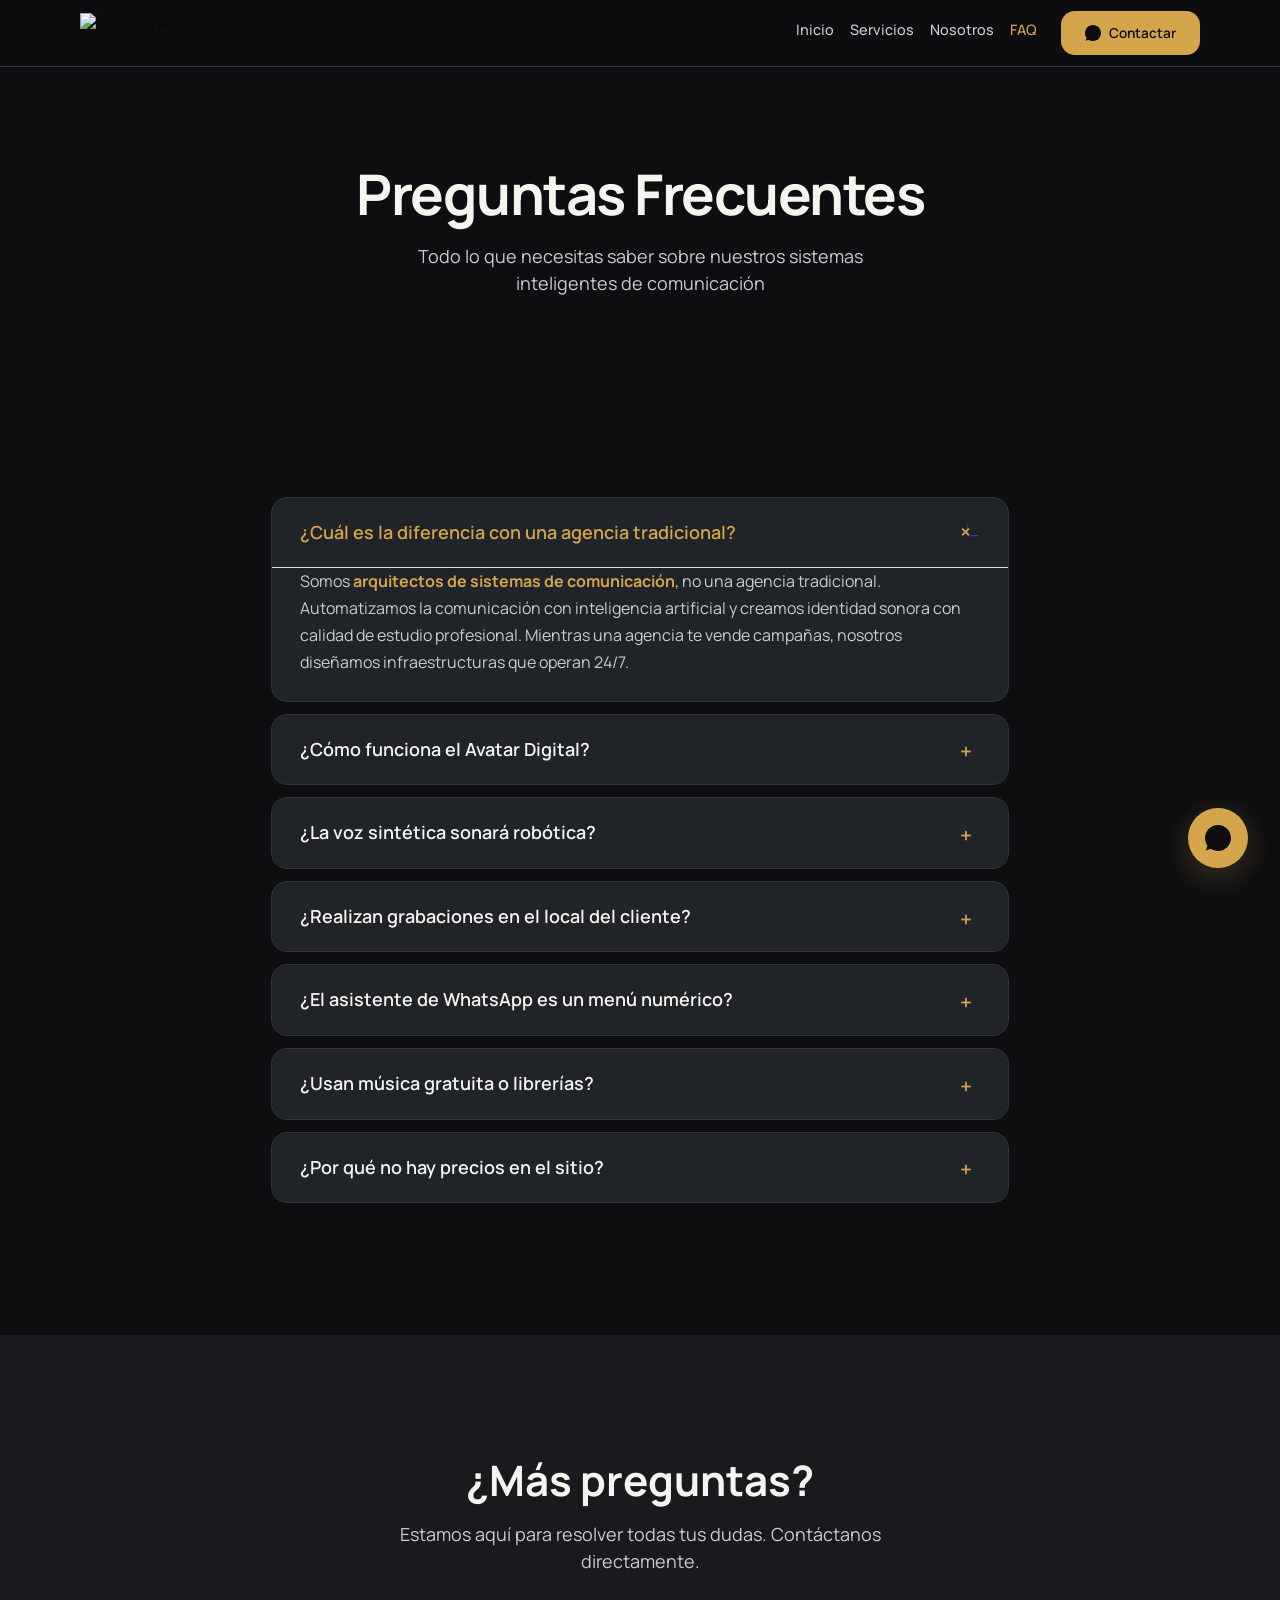
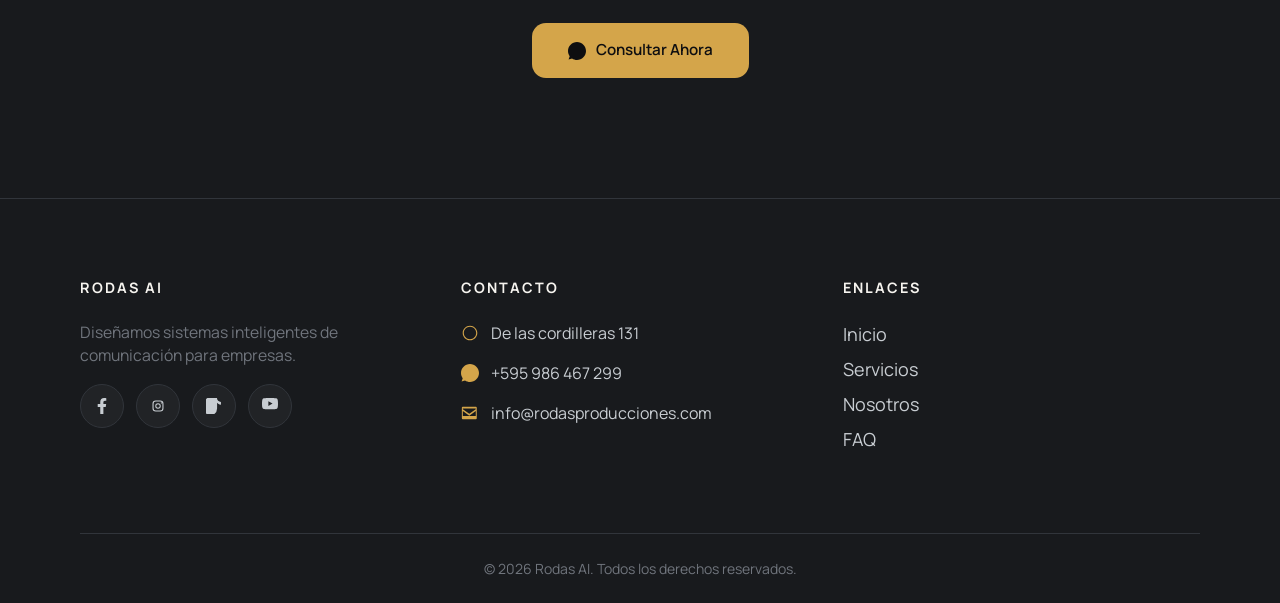
==== faq.html @ be013f9f "Initial commit - Rodas AI corporate site with editorial design" ====
<!DOCTYPE html>
<html lang="es">
  <head>
    <base href="./">
    <meta charset="utf-8">
    <meta http-equiv="X-UA-Compatible" content="IE=edge">
    <meta name="viewport" content="width=device-width, initial-scale=1.0, shrink-to-fit=no">
    <meta name="description" content="Preguntas frecuentes sobre Rodas AI - Sistemas inteligentes de comunicación para empresas">
    <title>FAQ | Rodas AI</title>
    <link rel="icon" href="https://vendiendoeninternet.com/imagenes/Logo/LogoSoloRodasAI.svg" type="image/svg+xml">
    <link href="css/style.css" rel="stylesheet">
    <link href="css/rodas.css" rel="stylesheet">
    <script src="js/config.js"></script>
    <script src="js/color-modes.js"></script>
  </head>
  <body>
    <nav class="navbar navbar-expand-lg navbar-rodas scrolled" id="navbar">
      <div class="container">
        <a class="navbar-brand" href="index.html">
          <img src="https://vendiendoeninternet.com/imagenes/Logo/logorodasai.svg" alt="Rodas AI">
        </a>
        <button class="navbar-toggler" type="button" data-coreui-toggle="collapse" data-coreui-target="#navbarNav">
          <svg class="icon icon-lg" xmlns="http://www.w3.org/2000/svg" viewBox="0 0 512 512">
            <path fill="var(--ci-primary-color, currentcolor)" d="M80 96h352v32H80zm0 144h352v32H80zm0 144h352v32H80z"/>
          </svg>
        </button>
        <div class="collapse navbar-collapse" id="navbarNav">
          <ul class="navbar-nav ms-auto">
            <li class="nav-item"><a class="nav-link" href="index.html">Inicio</a></li>
            <li class="nav-item"><a class="nav-link" href="servicios.html">Servicios</a></li>
            <li class="nav-item"><a class="nav-link" href="nosotros.html">Nosotros</a></li>
            <li class="nav-item"><a class="nav-link active" href="faq.html">FAQ</a></li>
            <li class="nav-item ms-lg-3">
              <a class="btn-gold" href="https://wa.me/595986467299" target="_blank">
                <svg width="16" height="16" viewBox="0 0 512 512" fill="currentColor"><path d="M256.064 0h-.128C114.784 0 0 114.816 0 256c0 56 18.048 107.904 48.736 150.048l-31.904 95.104 98.4-31.456C155.712 496.512 204 512 256.064 512 397.216 512 512 397.152 512 256S397.216 0 256.064 0z"/></svg>
                Contactar
              </a>
            </li>
          </ul>
        </div>
      </div>
    </nav>

    <section class="page-header">
      <div class="container">
        <h1>Preguntas Frecuentes</h1>
        <p>Todo lo que necesitas saber sobre nuestros sistemas inteligentes de comunicación</p>
      </div>
    </section>

    <section class="section faq-section">
      <div class="container">
        <div class="row justify-content-center">
          <div class="col-lg-8">
            <div class="accordion" id="faqAccordion">
              <div class="accordion-item">
                <h2 class="accordion-header">
                  <button class="accordion-button" type="button" data-coreui-toggle="collapse" data-coreui-target="#faq1" aria-expanded="true">
                    ¿Cuál es la diferencia con una agencia tradicional?
                  </button>
                </h2>
                <div id="faq1" class="accordion-collapse collapse show" data-coreui-parent="#faqAccordion">
                  <div class="accordion-body">
                    Somos <strong style="color: var(--rai-gold);">arquitectos de sistemas de comunicación</strong>, no una agencia tradicional. Automatizamos la comunicación con inteligencia artificial y creamos identidad sonora con calidad de estudio profesional. Mientras una agencia te vende campañas, nosotros diseñamos infraestructuras que operan 24/7.
                  </div>
                </div>
              </div>
              <div class="accordion-item">
                <h2 class="accordion-header">
                  <button class="accordion-button collapsed" type="button" data-coreui-toggle="collapse" data-coreui-target="#faq2">
                    ¿Cómo funciona el Avatar Digital?
                  </button>
                </h2>
                <div id="faq2" class="accordion-collapse collapse" data-coreui-parent="#faqAccordion">
                  <div class="accordion-body">
                    Es un <strong style="color: var(--rai-gold);">embajador digital hiperrealista</strong> de tu marca. Puede cambiar de vestuario, aparecer en formato vertical u horizontal, e interactuar con productos físicos. Opera 24/7 generando contenido sin descanso. Tu marca con una presencia digital inquebrantable.
                  </div>
                </div>
              </div>
              <div class="accordion-item">
                <h2 class="accordion-header">
                  <button class="accordion-button collapsed" type="button" data-coreui-toggle="collapse" data-coreui-target="#faq3">
                    ¿La voz sintética sonará robótica?
                  </button>
                </h2>
                <div id="faq3" class="accordion-collapse collapse" data-coreui-parent="#faqAccordion">
                  <div class="accordion-body">
                    No. Aplicamos <strong style="color: var(--rai-gold);">procesos de mezcla y masterización humana de estudio</strong> para darle a cada voz emoción real, hiperrealismo y calidad premium. No es la típica voz robótica; es una voz con alma, tratada por un productor musical profesional.
                  </div>
                </div>
              </div>
              <div class="accordion-item">
                <h2 class="accordion-header">
                  <button class="accordion-button collapsed" type="button" data-coreui-toggle="collapse" data-coreui-target="#faq4">
                    ¿Realizan grabaciones en el local del cliente?
                  </button>
                </h2>
                <div id="faq4" class="accordion-collapse collapse" data-coreui-parent="#faqAccordion">
                  <div class="accordion-body">
                    Sí. Hacemos <strong style="color: var(--rai-gold);">dirección de arte in situ</strong> en tu local, capturamos el material base y el resto de la postproducción se realiza en nuestro estudio con IA: escenografía animada, fondos hiperrealistas, locución y música original.
                  </div>
                </div>
              </div>
              <div class="accordion-item">
                <h2 class="accordion-header">
                  <button class="accordion-button collapsed" type="button" data-coreui-toggle="collapse" data-coreui-target="#faq5">
                    ¿El asistente de WhatsApp es un menú numérico?
                  </button>
                </h2>
                <div id="faq5" class="accordion-collapse collapse" data-coreui-parent="#faqAccordion">
                  <div class="accordion-body">
                    No. Es un <strong style="color: var(--rai-gold);">agente conversacional híbrido</strong> que entiende audios y texto complejo en lenguaje natural. Viene con mini-CRM integrado y permite intervención humana cuando sea necesario. Se entrena en 5 minutos con la información de tu negocio.
                  </div>
                </div>
              </div>
              <div class="accordion-item">
                <h2 class="accordion-header">
                  <button class="accordion-button collapsed" type="button" data-coreui-toggle="collapse" data-coreui-target="#faq6">
                    ¿Usan música gratuita o librerías?
                  </button>
                </h2>
                <div id="faq6" class="accordion-collapse collapse" data-coreui-parent="#faqAccordion">
                  <div class="accordion-body">
                    No. Creamos <strong style="color: var(--rai-gold);">música 100% original</strong> con arreglos orquestales, músicos sesionistas y masterización profesional. Tu identidad sonora será tan única como tu marca. Nada de plantillas ni librerías.
                  </div>
                </div>
              </div>
              <div class="accordion-item">
                <h2 class="accordion-header">
                  <button class="accordion-button collapsed" type="button" data-coreui-toggle="collapse" data-coreui-target="#faq7">
                    ¿Por qué no hay precios en el sitio?
                  </button>
                </h2>
                <div id="faq7" class="accordion-collapse collapse" data-coreui-parent="#faqAccordion">
                  <div class="accordion-body">
                    Porque no vendemos soluciones enlatadas. Cada proyecto corporativo exige un <strong style="color: var(--rai-gold);">análisis personalizado</strong> para garantizar su eficiencia y rentabilidad. Diseñamos sistemas a medida. <a href="https://wa.me/595986467299" target="_blank">Solicita tu consultoría aquí</a>.
                  </div>
                </div>
              </div>
            </div>
          </div>
        </div>
      </div>
    </section>

    <section class="cta-section">
      <div class="container">
        <h2>¿Más preguntas?</h2>
        <p>Estamos aquí para resolver todas tus dudas. Contáctanos directamente.</p>
        <a href="https://wa.me/595986467299?text=Hola%2C%20tengo%20una%20consulta" class="btn-primary-rai" target="_blank">
          <svg width="18" height="18" viewBox="0 0 512 512" fill="currentColor"><path d="M256.064 0h-.128C114.784 0 0 114.816 0 256c0 56 18.048 107.904 48.736 150.048l-31.904 95.104 98.4-31.456C155.712 496.512 204 512 256.064 512 397.216 512 512 397.152 512 256S397.216 0 256.064 0z"/></svg>
          Consultar Ahora
        </a>
      </div>
    </section>

    <footer class="footer-rodas">
      <div class="container">
        <div class="row g-4">
          <div class="col-lg-4">
            <h5>Rodas AI</h5>
            <p class="small" style="color: var(--rai-text-tertiary);">Diseñamos sistemas inteligentes de comunicación para empresas.</p>
            <div class="social-links">
              <a href="https://facebook.com/rodasproduccionespy" target="_blank" aria-label="Facebook"><svg viewBox="0 0 32 32" fill="currentColor"><path d="m23.446 18 .889-5.791h-5.557V8.451c0-1.584.776-3.129 3.265-3.129h2.526V.392S22.277.001 20.085.001c-4.576 0-7.567 2.774-7.567 7.795v4.414H7.431v5.791h5.087v14h6.26v-14z"/></svg></a>
              <a href="https://instagram.com/rodasproduccionespy" target="_blank" aria-label="Instagram"><svg viewBox="0 0 32 32" fill="currentColor"><path d="M20.445 5h-8.891A6.559 6.559 0 0 0 5 11.554v8.891A6.559 6.559 0 0 0 11.554 27h8.891a6.56 6.56 0 0 0 6.554-6.555v-8.891A6.557 6.557 0 0 0 20.445 5zm4.382 15.445a4.382 4.382 0 0 1-4.382 4.382h-8.891a4.383 4.383 0 0 1-4.382-4.382v-8.891a4.383 4.383 0 0 1 4.382-4.382h8.891a4.383 4.383 0 0 1 4.382 4.382zM16 10.5a5.5 5.5 0 1 0 5.5 5.5A5.507 5.507 0 0 0 16 10.5zm0 9a3.5 3.5 0 1 1 3.5-3.5 3.504 3.504 0 0 1-3.5 3.5zm5.5-9.75a1.25 1.25 0 1 0 2.5 0 1.25 1.25 0 0 0-2.5 0z"/></svg></a>
              <a href="https://tiktok.com/@rodasproduccionespy" target="_blank" aria-label="TikTok"><svg viewBox="0 0 32 32" fill="currentColor"><path d="M16.708.027C18.453 0 20.188.016 21.921 0c.105 2.041.839 4.12 2.333 5.563 1.491 1.479 3.6 2.156 5.652 2.385v5.369c-1.923-.073-3.855-.573-5.495-1.708-.771-.521-1.516-1.208-2.208-1.877-.021 3.748.011 7.5-.021 11.247a14.343 14.343 0 0 1-6.849 11.989c-4.104 2.676-9.692 2.312-13.307-.479-3.936-3.032-5.66-8.532-4.168-13.277A13.928 13.928 0 0 1 16.708.027z"/></svg></a>
              <a href="https://youtube.com/@rodasproduccionespy" target="_blank" aria-label="YouTube"><svg viewBox="0 0 512 512" fill="currentColor"><path d="M456.035 10.769c22.031 5.926 39.377 23.386 45.265 45.56C512 96.516 512 180.363 512 180.363s0 83.846-10.7 124.037c-5.888 22.17-23.234 39.631-45.265 45.559-39.928 10.767-200.034 10.767-200.034 10.767s-160.107 0-200.035-10.767C33.937 344.031 16.587 326.57 10.7 304.4 0 264.209 0 180.363 0 180.363S0 96.516 10.7 56.329c5.887-22.174 23.237-39.634 45.266-45.56C95.894 0 256.001 0 256.001 0s160.106 0 200.034 10.769zM203.637 256l133.818-76.122L203.637 103.747V256z"/></svg></a>
            </div>
          </div>
          <div class="col-lg-4">
            <h5>Contacto</h5>
            <div class="contact-item"><svg viewBox="0 0 512 512" fill="currentColor"><path d="M256 48C141.12 48 48 141.12 48 256s93.12 208 208 208 208-93.12 208-208S370.88 48 256 48zm0 384c-97.04 0-176-78.96-176-176S158.96 80 256 80s176 78.96 176 176-78.96 176-176 176z"/></svg><span>De las cordilleras 131</span></div>
            <div class="contact-item"><svg viewBox="0 0 512 512" fill="currentColor"><path d="M256.064 0h-.128C114.784 0 0 114.816 0 256c0 56 18.048 107.904 48.736 150.048l-31.904 95.104 98.4-31.456C155.712 496.512 204 512 256.064 512 397.216 512 512 397.152 512 256S397.216 0 256.064 0z"/></svg><a href="https://wa.me/595986467299" target="_blank">+595 986 467 299</a></div>
            <div class="contact-item"><svg viewBox="0 0 512 512" fill="currentColor"><path d="M424 80H48a24 24 0 0 0-24 24v304a24 24 0 0 0 24 24h376a24 24 0 0 0 24-24V104a24 24 0 0 0-24-24zm-4 48v19.4L236 280.8 52 147.4V128zM52 344V199.8l184 133.4 184-133.4V344z"/></svg><a href="mailto:info@rodasproducciones.com">info@rodasproducciones.com</a></div>
          </div>
          <div class="col-lg-4">
            <h5>Enlaces</h5>
            <ul class="list-unstyled">
              <li class="mb-2"><a href="index.html">Inicio</a></li>
              <li class="mb-2"><a href="servicios.html">Servicios</a></li>
              <li class="mb-2"><a href="nosotros.html">Nosotros</a></li>
              <li class="mb-2"><a href="faq.html">FAQ</a></li>
            </ul>
          </div>
        </div>
        <div class="footer-bottom">&copy; 2026 Rodas AI. Todos los derechos reservados.</div>
      </div>
    </footer>

    <script src="vendors/@coreui/coreui/js/coreui.bundle.min.js"></script>
    <script src="vendors/simplebar/js/simplebar.min.js"></script>
    <script src="js/config.local.js"></script>
    <script src="js/chatbot.js"></script>
  </body>
</html>
---- css/rodas.css ----
@import url('https://fonts.googleapis.com/css2?family=Manrope:wght@300;400;500;600;700;800&display=swap');

:root {
  --rai-bg: #0E0E10;
  --rai-bg-secondary: #181A1D;
  --rai-card: #202327;
  --rai-border: #31353B;
  --rai-text: #F6F4EF;
  --rai-text-secondary: #C8CDD2;
  --rai-text-tertiary: #70757D;
  --rai-gold-light: #F8D68A;
  --rai-gold: #D4A54A;
  --rai-gold-dark: #B8842E;
  --rai-bronze: #7B4D1D;
  --rai-bronze-deep: #4E2D12;
  --rai-blue: #17344F;
  --rai-gradient: linear-gradient(90deg, #7B4D1D, #B8842E, #F8D68A, #D4A54A, #7B4D1D);
  --rai-radius-btn: 14px;
  --rai-radius-card: 16px;
  --rai-radius-input: 12px;
  --rai-font: 'Manrope', 'Inter', 'Geist', Arial, sans-serif;
  --rai-transition: 250ms ease-out;
  --rai-container: 1280px;
  --rai-max: 1440px;
}

* {
  box-sizing: border-box;
}

body {
  font-family: var(--rai-font);
  background: var(--rai-bg);
  color: var(--rai-text);
  font-size: 18px;
  line-height: 1.5;
  -webkit-font-smoothing: antialiased;
  -moz-osx-font-smoothing: grayscale;
}

/* Grid */
.container {
  max-width: var(--rai-container);
  padding-left: 80px;
  padding-right: 80px;
}

@media (max-width: 1024px) {
  .container { padding-left: 48px; padding-right: 48px; }
}
@media (max-width: 768px) {
  .container { padding-left: 24px; padding-right: 24px; }
}

/* Navbar */
.navbar-rodas {
  position: fixed;
  top: 0;
  left: 0;
  right: 0;
  z-index: 1030;
  padding: 12px 0;
  transition: var(--rai-transition);
  background: transparent;
}
.navbar-rodas.scrolled {
  background: rgba(14,14,16,0.92);
  backdrop-filter: blur(16px);
  padding: 8px 0;
  border-bottom: 1px solid var(--rai-border);
}
.navbar-rodas .navbar-brand {
  text-decoration: none;
  line-height: 1;
}
.navbar-rodas .navbar-brand img {
  display: block;
  height: 40px;
  width: auto;
}
@media (max-width: 768px) {
  .navbar-rodas .navbar-brand img {
    height: 36px;
  }
}
.navbar-rodas .nav-link {
  color: var(--rai-text-secondary);
  font-weight: 500;
  font-size: 0.9rem;
  padding: 8px 20px;
  transition: var(--rai-transition);
  text-decoration: none;
}
.navbar-rodas .nav-link:hover,
.navbar-rodas .nav-link.active {
  color: var(--rai-gold);
}
.navbar-rodas .navbar-toggler {
  border: none;
  padding: 0;
  color: var(--rai-text);
  background: none;
}
.navbar-rodas .btn-gold {
  background: var(--rai-gold);
  color: var(--rai-bg);
  border-radius: var(--rai-radius-btn);
  padding: 12px 24px;
  font-weight: 600;
  font-size: 0.85rem;
  transition: var(--rai-transition);
  text-decoration: none;
  display: inline-flex;
  align-items: center;
  gap: 8px;
}
.navbar-rodas .btn-gold:hover {
  background: var(--rai-gold-dark);
  color: var(--rai-bg);
}

/* Hero */
.hero {
  min-height: 100vh;
  display: flex;
  align-items: center;
  background: var(--rai-bg);
  overflow: hidden;
  position: relative;
}
.hero::after {
  content: '';
  position: absolute;
  bottom: 0;
  left: 0;
  right: 0;
  height: 120px;
  background: linear-gradient(to top, var(--rai-bg), transparent);
  pointer-events: none;
}
.hero-content {
  position: relative;
  z-index: 2;
  padding: 120px 0 80px;
}
.hero-badge {
  display: inline-block;
  color: var(--rai-gold);
  font-size: 0.8rem;
  font-weight: 600;
  text-transform: uppercase;
  letter-spacing: 3px;
  margin-bottom: 32px;
  border: 1px solid rgba(212,165,74,0.25);
  padding: 8px 20px;
  border-radius: 50px;
}
.hero h1 {
  font-size: 72px;
  font-weight: 700;
  color: var(--rai-text);
  line-height: 1.15;
  margin-bottom: 32px;
  letter-spacing: -2px;
}
.hero h1 span {
  color: var(--rai-gold);
}
.hero p {
  font-size: 18px;
  color: var(--rai-text-secondary);
  max-width: 580px;
  line-height: 1.6;
  margin-bottom: 48px;
}
.hero .btn-primary-rai {
  background: var(--rai-gold);
  color: var(--rai-bg);
  border-radius: var(--rai-radius-btn);
  padding: 16px 32px;
  font-weight: 600;
  font-size: 0.95rem;
  transition: var(--rai-transition);
  text-decoration: none;
  display: inline-flex;
  align-items: center;
  gap: 10px;
  border: none;
  cursor: pointer;
}
.hero .btn-primary-rai:hover {
  background: var(--rai-gold-dark);
  transform: translateY(-1px);
}
.hero .btn-secondary-rai {
  background: transparent;
  color: var(--rai-text);
  border-radius: var(--rai-radius-btn);
  padding: 16px 32px;
  font-weight: 500;
  font-size: 0.95rem;
  transition: var(--rai-transition);
  text-decoration: none;
  display: inline-flex;
  align-items: center;
  gap: 10px;
  border: 1px solid var(--rai-border);
  cursor: pointer;
}
.hero .btn-secondary-rai:hover {
  background: var(--rai-card);
  border-color: var(--rai-text-tertiary);
}

/* Section */
.section {
  padding: 120px 0;
}
.section-title {
  font-size: 42px;
  font-weight: 700;
  color: var(--rai-text);
  margin-bottom: 16px;
  letter-spacing: -1px;
}
.section-subtitle {
  font-size: 18px;
  color: var(--rai-text-secondary);
  max-width: 560px;
  margin-bottom: 64px;
  line-height: 1.6;
}
.section-divider {
  width: 40px;
  height: 2px;
  background: var(--rai-gold);
  margin: 0 auto 24px;
}

/* Manifiesto */
.manifiesto {
  background: var(--rai-bg-secondary);
}
.manifiesto-card {
  background: var(--rai-card);
  border-radius: var(--rai-radius-card);
  padding: 64px;
  border: 1px solid var(--rai-border);
  position: relative;
}
.manifiesto-card .quote-icon {
  position: absolute;
  top: 24px;
  right: 32px;
  color: var(--rai-gold);
  opacity: 0.08;
  font-size: 5rem;
  line-height: 1;
  font-family: serif;
}

/* Pillars */
.pillar-card {
  background: var(--rai-card);
  border-radius: var(--rai-radius-card);
  padding: 48px 40px;
  height: 100%;
  transition: all 500ms ease-out;
  border: 1px solid var(--rai-border);
  position: relative;
  overflow: hidden;
}
.pillar-card:hover {
  border-color: var(--rai-gold-dark);
  transform: translateY(-4px);
}
.pillar-card .pillar-icon {
  width: 56px;
  height: 56px;
  margin-bottom: 24px;
  color: var(--rai-gold);
}
.pillar-card h4 {
  font-weight: 700;
  color: var(--rai-text);
  margin-bottom: 16px;
  font-size: 24px;
}
.pillar-card p {
  color: var(--rai-text-secondary);
  margin-bottom: 24px;
}
.pillar-card ul {
  list-style: none;
  padding: 0;
  margin: 0 0 24px;
}
.pillar-card ul li {
  padding: 10px 0;
  padding-left: 24px;
  position: relative;
  font-size: 16px;
  color: var(--rai-text-secondary);
  border-bottom: 1px solid var(--rai-border);
}
.pillar-card ul li:last-child { border-bottom: none; }
.pillar-card ul li::before {
  content: '';
  position: absolute;
  left: 0;
  top: 18px;
  width: 6px;
  height: 6px;
  border-radius: 50%;
  background: var(--rai-gold);
}
.pillar-card .btn-outline-gold {
  border: 1px solid var(--rai-gold-dark);
  color: var(--rai-gold);
  padding: 10px 24px;
  border-radius: var(--rai-radius-btn);
  font-size: 0.85rem;
  font-weight: 600;
  transition: var(--rai-transition);
  text-decoration: none;
  display: inline-block;
}
.pillar-card .btn-outline-gold:hover {
  background: var(--rai-gold);
  color: var(--rai-bg);
}

/* Service Cards */
.service-card {
  background: var(--rai-card);
  border-radius: var(--rai-radius-card);
  padding: 40px 32px;
  height: 100%;
  transition: all 500ms ease-out;
  border: 1px solid var(--rai-border);
}
.service-card:hover {
  border-color: var(--rai-gold-dark);
  transform: translateY(-4px);
}
.service-card .service-icon {
  width: 48px;
  height: 48px;
  margin-bottom: 20px;
  color: var(--rai-gold);
}
.service-card h5 {
  font-weight: 700;
  color: var(--rai-text);
  margin-bottom: 12px;
  font-size: 22px;
}
.service-card p {
  font-size: 16px;
  color: var(--rai-text-secondary);
  margin-bottom: 0;
  line-height: 1.6;
}
.service-card .service-tag {
  display: inline-block;
  font-size: 0.7rem;
  text-transform: uppercase;
  letter-spacing: 1.5px;
  font-weight: 600;
  padding: 6px 14px;
  border-radius: 50px;
  margin-bottom: 20px;
  border: 1px solid;
}
.service-tag.pilar-a {
  border-color: rgba(212,165,74,0.3);
  color: var(--rai-gold);
}
.service-tag.pilar-b {
  border-color: rgba(23,52,79,0.4);
  color: var(--rai-blue);
}

/* CTA Section */
.cta-section {
  background: var(--rai-bg-secondary);
  padding: 120px 0;
  text-align: center;
}
.cta-section h2 {
  font-size: 42px;
  font-weight: 700;
  color: var(--rai-text);
  margin-bottom: 16px;
}
.cta-section p {
  color: var(--rai-text-secondary);
  max-width: 520px;
  margin: 0 auto 48px;
}
.cta-section .btn-primary-rai {
  background: var(--rai-gold);
  color: var(--rai-bg);
  border-radius: var(--rai-radius-btn);
  padding: 16px 36px;
  font-weight: 600;
  font-size: 0.95rem;
  transition: var(--rai-transition);
  text-decoration: none;
  display: inline-flex;
  align-items: center;
  gap: 10px;
  border: none;
}
.cta-section .btn-primary-rai:hover {
  background: var(--rai-gold-dark);
  transform: translateY(-2px);
}
.cta-section .btn-outline-light {
  background: transparent;
  color: var(--rai-text);
  border: 1px solid var(--rai-border);
  border-radius: var(--rai-radius-btn);
  padding: 16px 36px;
  font-weight: 500;
  text-decoration: none;
  display: inline-flex;
  align-items: center;
  gap: 10px;
  transition: var(--rai-transition);
}
.cta-section .btn-outline-light:hover {
  background: var(--rai-card);
  border-color: var(--rai-text-tertiary);
}

/* FAQ */
.faq-section {
  background: var(--rai-bg);
}
.faq-section .accordion-item {
  background: var(--rai-card);
  border: 1px solid var(--rai-border);
  border-radius: var(--rai-radius-card);
  margin-bottom: 12px;
  overflow: hidden;
}
.faq-section .accordion-button {
  font-weight: 600;
  color: var(--rai-text);
  padding: 24px 28px;
  background: var(--rai-card);
  font-size: 18px;
  border: none;
  width: 100%;
  text-align: left;
  display: flex;
  justify-content: space-between;
  align-items: center;
  cursor: pointer;
  transition: var(--rai-transition);
}
.faq-section .accordion-button:not(.collapsed) {
  color: var(--rai-gold);
}
.faq-section .accordion-button::after {
  content: '+';
  font-size: 1.3rem;
  color: var(--rai-gold);
  transition: transform 300ms ease-out;
}
.faq-section .accordion-button:not(.collapsed)::after {
  transform: rotate(45deg);
}
.faq-section .accordion-body {
  padding: 0 28px 24px;
  color: var(--rai-text-secondary);
  font-size: 16px;
  line-height: 1.7;
}
.faq-section .accordion-body a {
  color: var(--rai-gold);
  text-decoration: none;
}

/* About Page */
.about-hero {
  background: var(--rai-bg);
  padding: 160px 0 80px;
  text-align: center;
}
.about-hero h1 {
  font-size: 56px;
  font-weight: 700;
  color: var(--rai-text);
  letter-spacing: -1.5px;
}
.about-hero p {
  color: var(--rai-text-secondary);
  max-width: 500px;
  margin: 16px auto 0;
  font-size: 18px;
}
.about-photo-placeholder {
  width: 160px;
  height: 160px;
  border-radius: 50%;
  background: var(--rai-card);
  border: 2px solid var(--rai-gold-dark);
  display: flex;
  align-items: center;
  justify-content: center;
  margin: 0 auto 32px;
}
.about-photo-placeholder svg {
  width: 50px;
  height: 50px;
  color: var(--rai-gold);
}

/* Page Header */
.page-header {
  background: var(--rai-bg);
  padding: 160px 0 80px;
  text-align: center;
}
.page-header h1 {
  font-size: 56px;
  font-weight: 700;
  color: var(--rai-text);
  letter-spacing: -1.5px;
}
.page-header p {
  color: var(--rai-text-secondary);
  max-width: 520px;
  margin: 16px auto 0;
  font-size: 18px;
}

/* Footer */
.footer-rodas {
  background: var(--rai-bg-secondary);
  color: var(--rai-text-secondary);
  padding: 80px 0 0;
  border-top: 1px solid var(--rai-border);
}
.footer-rodas h5 {
  color: var(--rai-text);
  font-weight: 700;
  margin-bottom: 24px;
  font-size: 0.9rem;
  text-transform: uppercase;
  letter-spacing: 2px;
}
.footer-rodas a {
  color: var(--rai-text-secondary);
  text-decoration: none;
  transition: var(--rai-transition);
}
.footer-rodas a:hover {
  color: var(--rai-gold);
}
.footer-rodas .contact-item {
  display: flex;
  gap: 12px;
  margin-bottom: 16px;
  font-size: 16px;
}
.footer-rodas .contact-item svg {
  flex-shrink: 0;
  width: 18px;
  height: 18px;
  margin-top: 3px;
  color: var(--rai-gold);
}
.footer-rodas .social-links {
  display: flex;
  gap: 12px;
}
.footer-rodas .social-links a {
  width: 44px;
  height: 44px;
  border-radius: 50%;
  background: rgba(255,255,255,0.04);
  border: 1px solid var(--rai-border);
  display: flex;
  align-items: center;
  justify-content: center;
  transition: var(--rai-transition);
}
.footer-rodas .social-links a:hover {
  background: var(--rai-gold);
  border-color: var(--rai-gold);
}
.footer-rodas .social-links a:hover svg {
  color: var(--rai-bg);
}
.footer-rodas .social-links svg {
  width: 16px;
  height: 16px;
  color: var(--rai-text-secondary);
}
.footer-rodas .footer-bottom {
  border-top: 1px solid var(--rai-border);
  padding: 24px 0;
  margin-top: 64px;
  font-size: 14px;
  text-align: center;
  color: var(--rai-text-tertiary);
}

/* Responsive */
@media (max-width: 1024px) {
  .hero h1 { font-size: 56px; }
  .section-title { font-size: 36px; }
  .page-header h1 { font-size: 42px; }
  .about-hero h1 { font-size: 42px; }
  .cta-section h2 { font-size: 36px; }
}
@media (max-width: 768px) {
  .hero h1 { font-size: 36px; }
  .hero p { font-size: 16px; }
  .hero .btn-primary-rai, .hero .btn-secondary-rai {
    padding: 14px 24px;
    font-size: 0.85rem;
  }
  .section { padding: 80px 0; }
  .section-title { font-size: 30px; }
  .manifiesto-card { padding: 40px 24px; }
  .pillar-card { padding: 32px 24px; }
  .service-card { padding: 28px 20px; }
  .page-header h1 { font-size: 32px; }
  .about-hero h1 { font-size: 32px; }
  .cta-section h2 { font-size: 30px; }
  .cta-section { padding: 80px 0; }
  .navbar-rodas {
    background: rgba(14,14,16,0.95) !important;
  }
  .navbar-rodas .navbar-collapse {
    background: var(--rai-bg-secondary);
    padding: 16px;
    border-radius: var(--rai-radius-card);
    margin-top: 12px;
    border: 1px solid var(--rai-border);
  }
}
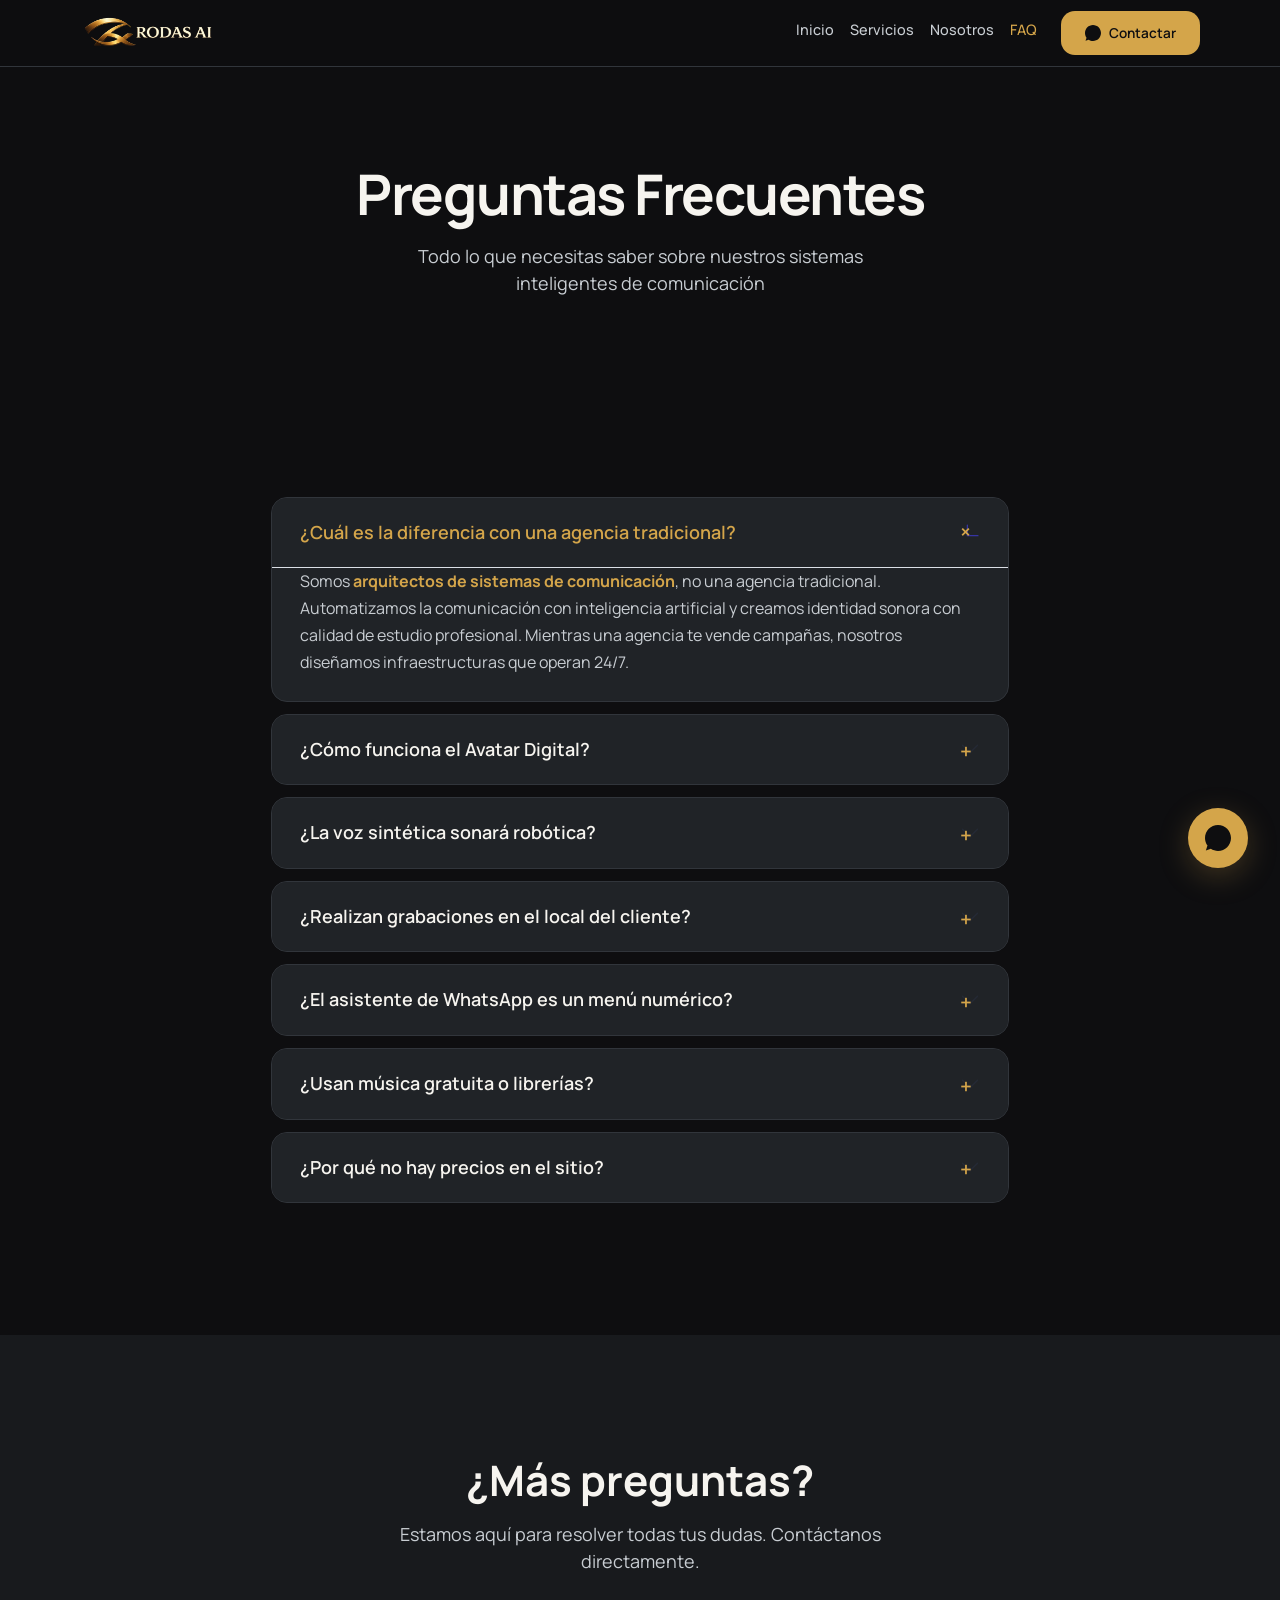
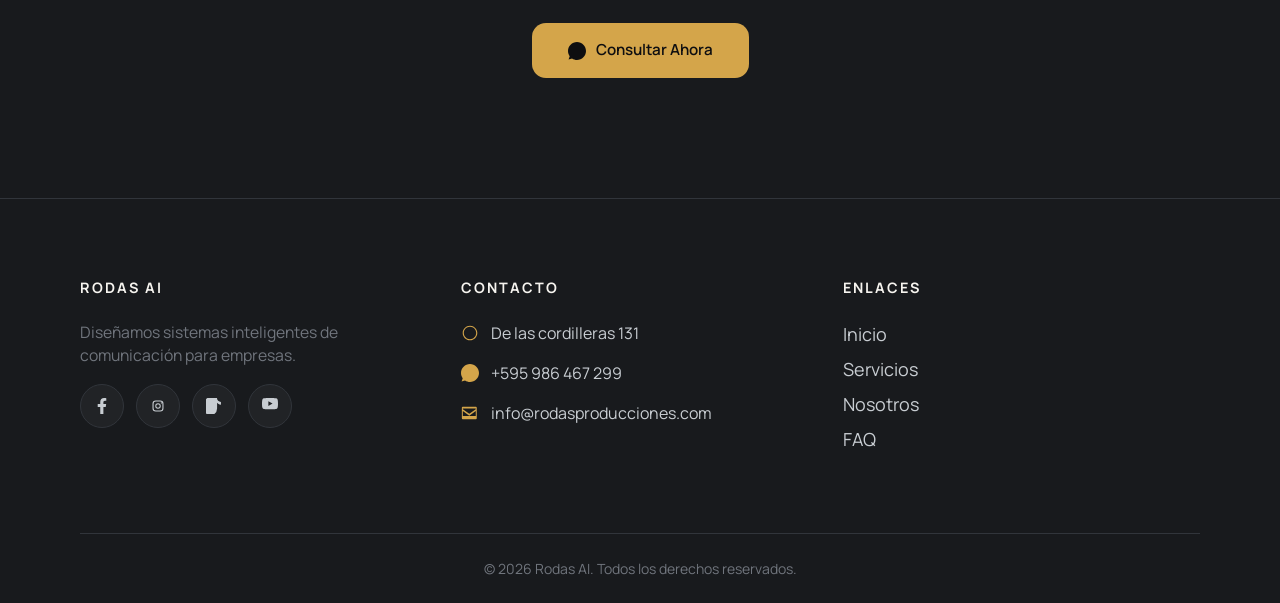
==== commit e8b98b7d: "Replace CDN URLs with local multimedia/ assets, add .vercelignore" ====
--- a/faq.html
+++ b/faq.html
@@ -7,7 +7,7 @@
     <meta name="viewport" content="width=device-width, initial-scale=1.0, shrink-to-fit=no">
     <meta name="description" content="Preguntas frecuentes sobre Rodas AI - Sistemas inteligentes de comunicación para empresas">
     <title>FAQ | Rodas AI</title>
-    <link rel="icon" href="https://vendiendoeninternet.com/imagenes/Logo/LogoSoloRodasAI.svg" type="image/svg+xml">
+    <link rel="icon" href="multimedia/LogoSoloRodasAI.svg" type="image/svg+xml">
     <link href="css/style.css" rel="stylesheet">
     <link href="css/rodas.css" rel="stylesheet">
     <script src="js/config.js"></script>
@@ -17,7 +17,7 @@
     <nav class="navbar navbar-expand-lg navbar-rodas scrolled" id="navbar">
       <div class="container">
         <a class="navbar-brand" href="index.html">
-          <img src="https://vendiendoeninternet.com/imagenes/Logo/logorodasai.svg" alt="Rodas AI">
+          <img src="multimedia/logorodasai.svg" alt="Rodas AI">
         </a>
         <button class="navbar-toggler" type="button" data-coreui-toggle="collapse" data-coreui-target="#navbarNav">
           <svg class="icon icon-lg" xmlns="http://www.w3.org/2000/svg" viewBox="0 0 512 512">
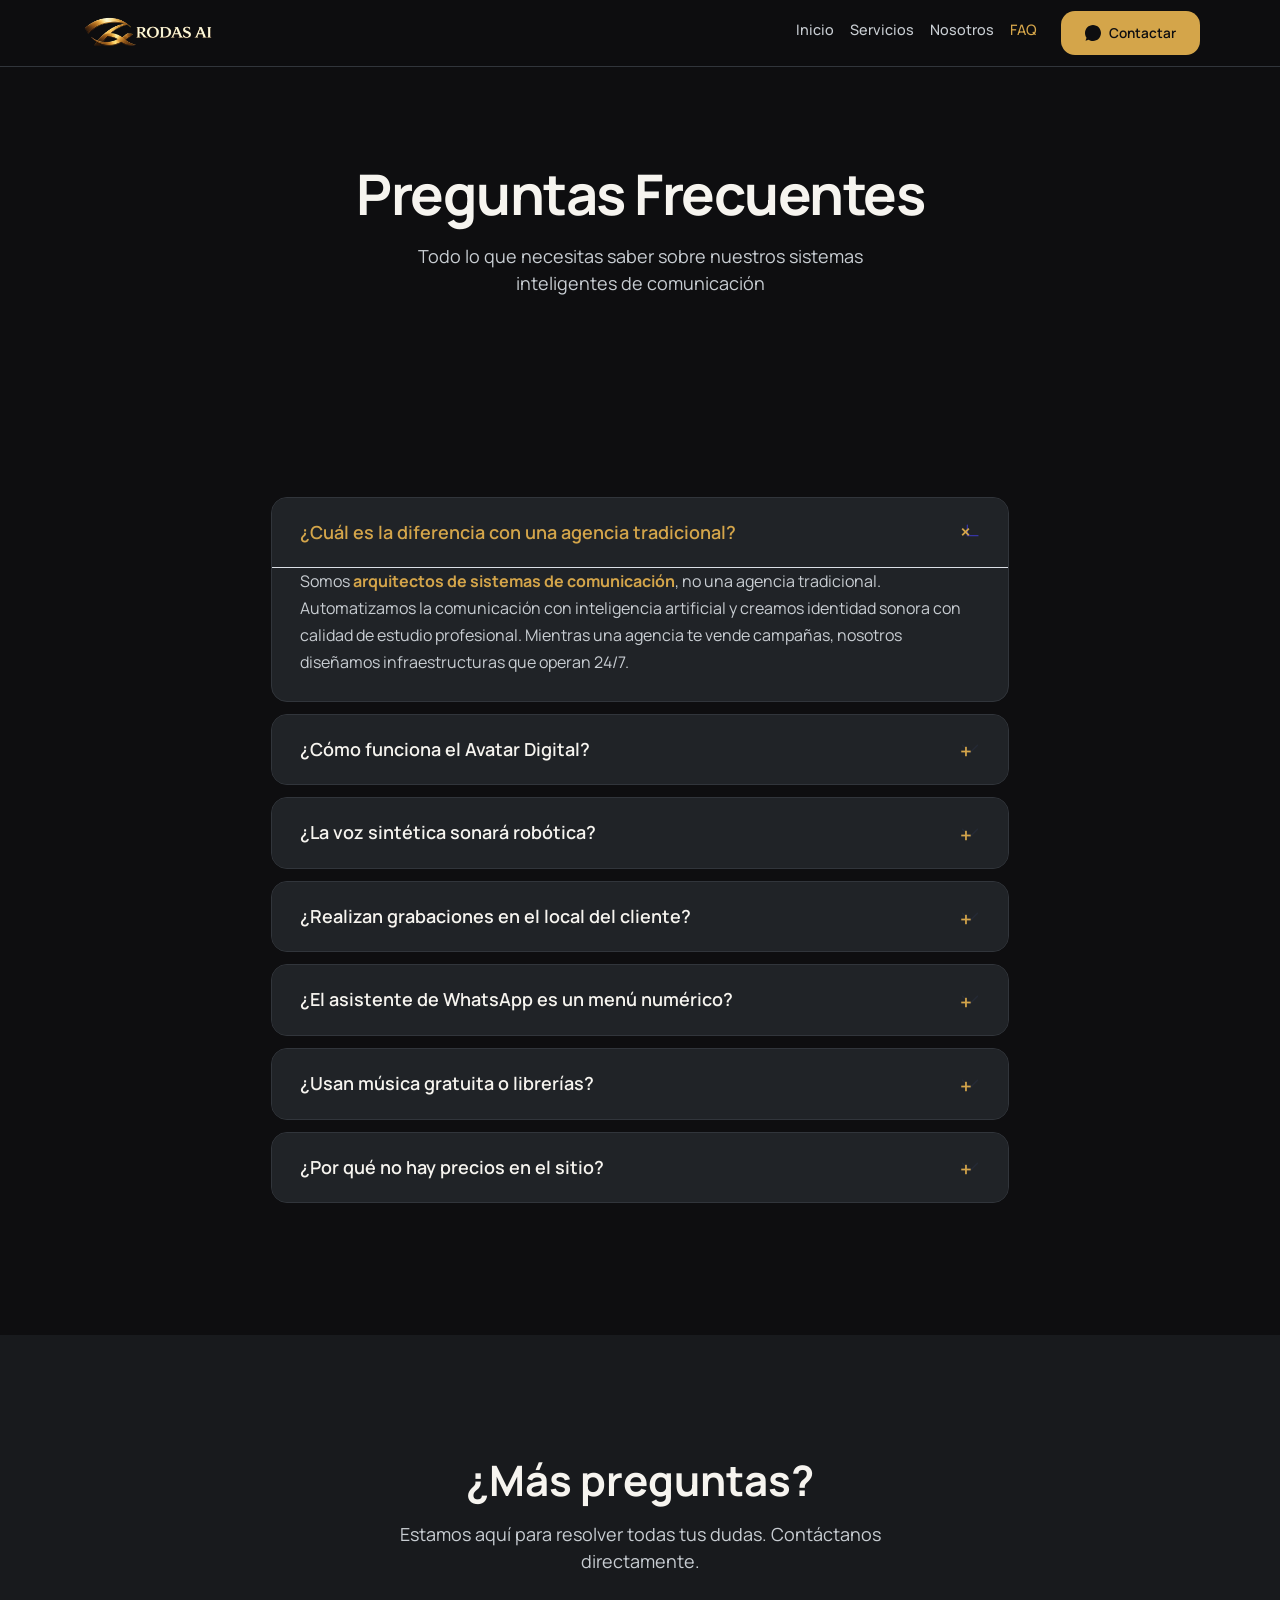
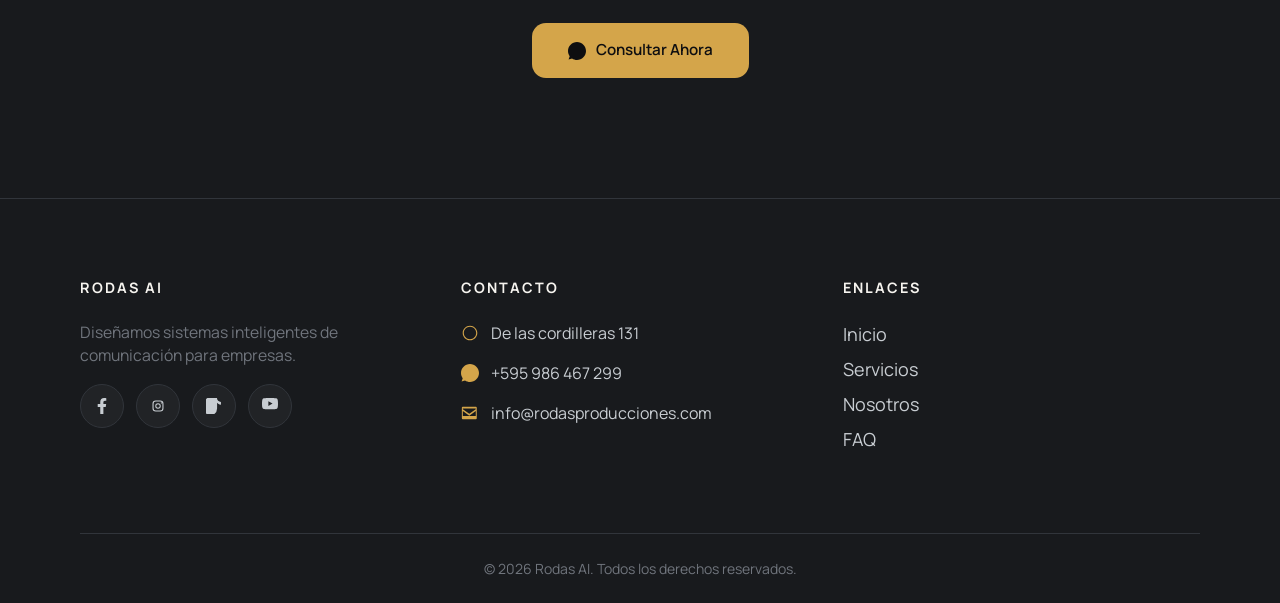
==== commit 58040bcc: "Remove chatbot temporalmente" ====
--- a/faq.html
+++ b/faq.html
@@ -10,7 +10,6 @@
     <link rel="icon" href="multimedia/LogoSoloRodasAI.svg" type="image/svg+xml">
     <link href="css/style.css" rel="stylesheet">
     <link href="css/rodas.css" rel="stylesheet">
-    <script src="js/config.js"></script>
     <script src="js/color-modes.js"></script>
   </head>
   <body>
@@ -189,7 +188,5 @@
 
     <script src="vendors/@coreui/coreui/js/coreui.bundle.min.js"></script>
     <script src="vendors/simplebar/js/simplebar.min.js"></script>
-    <script src="js/config.local.js"></script>
-    <script src="js/chatbot.js"></script>
   </body>
 </html>
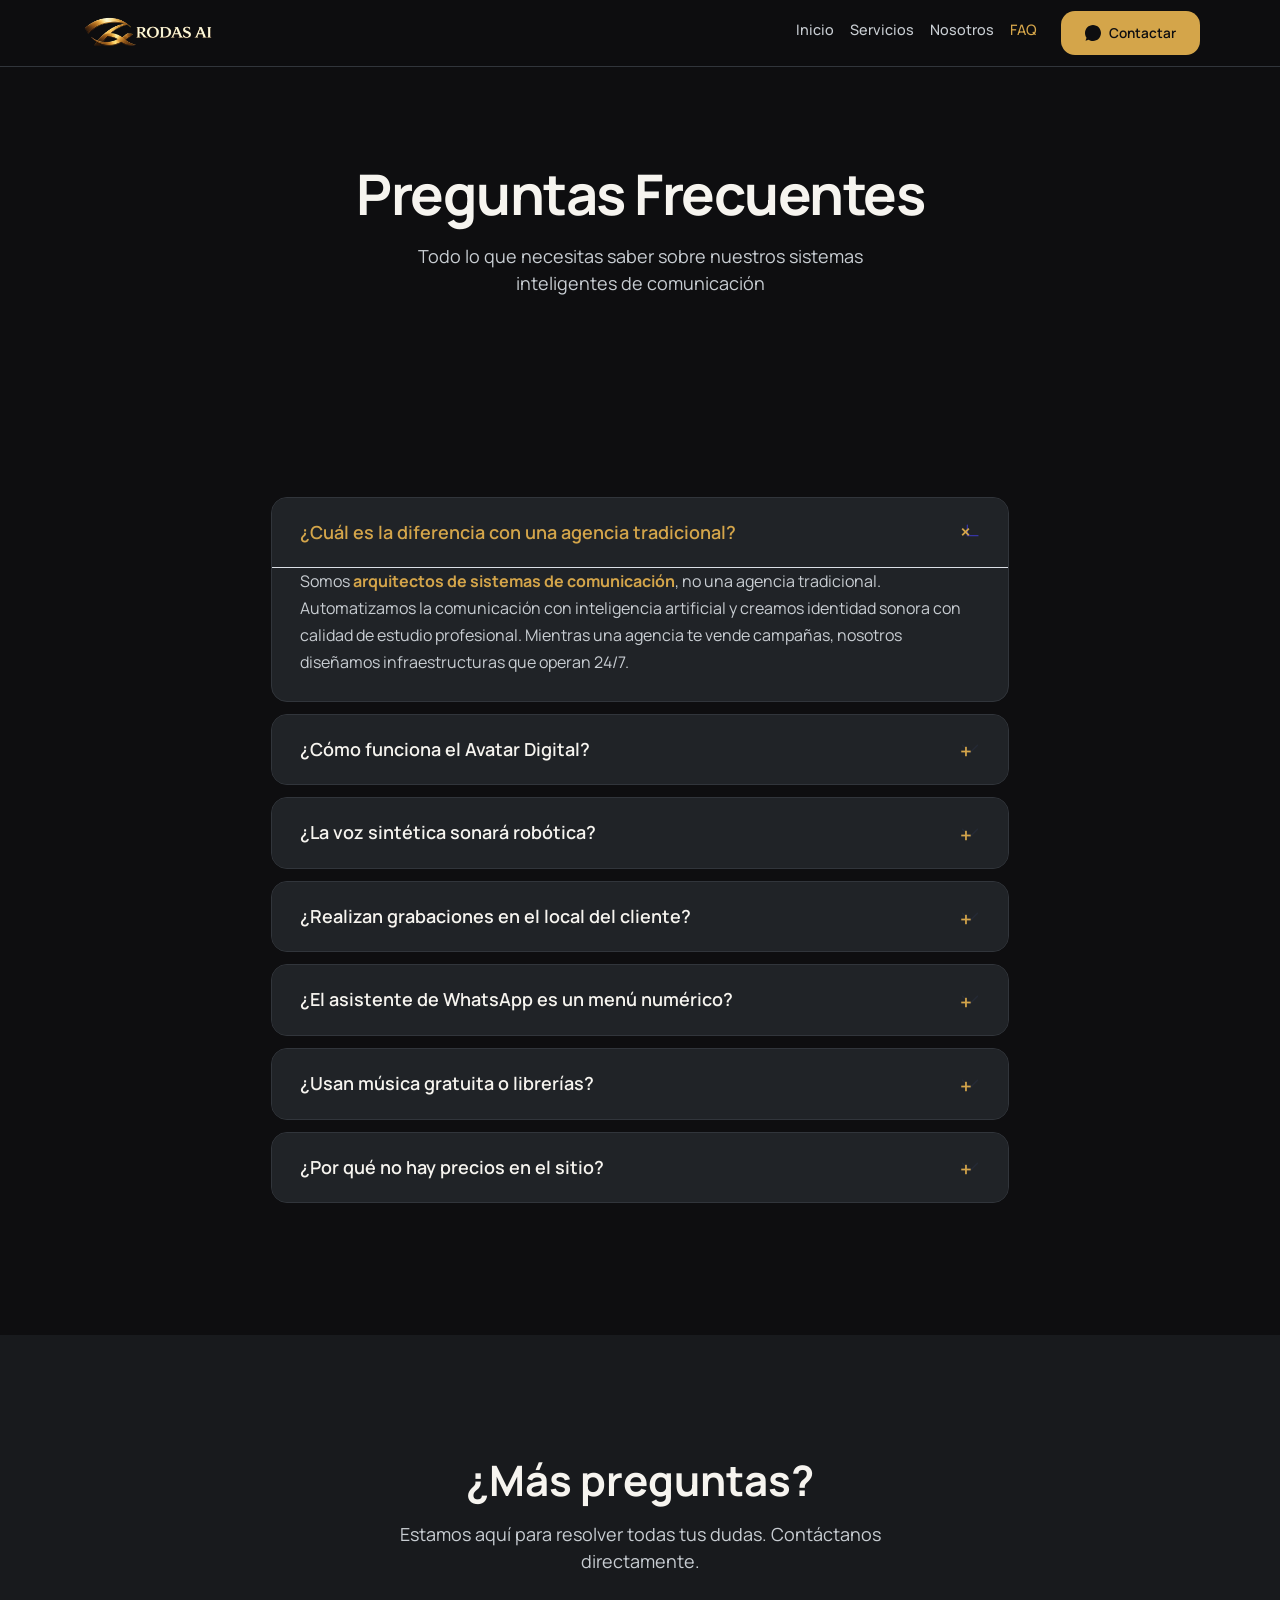
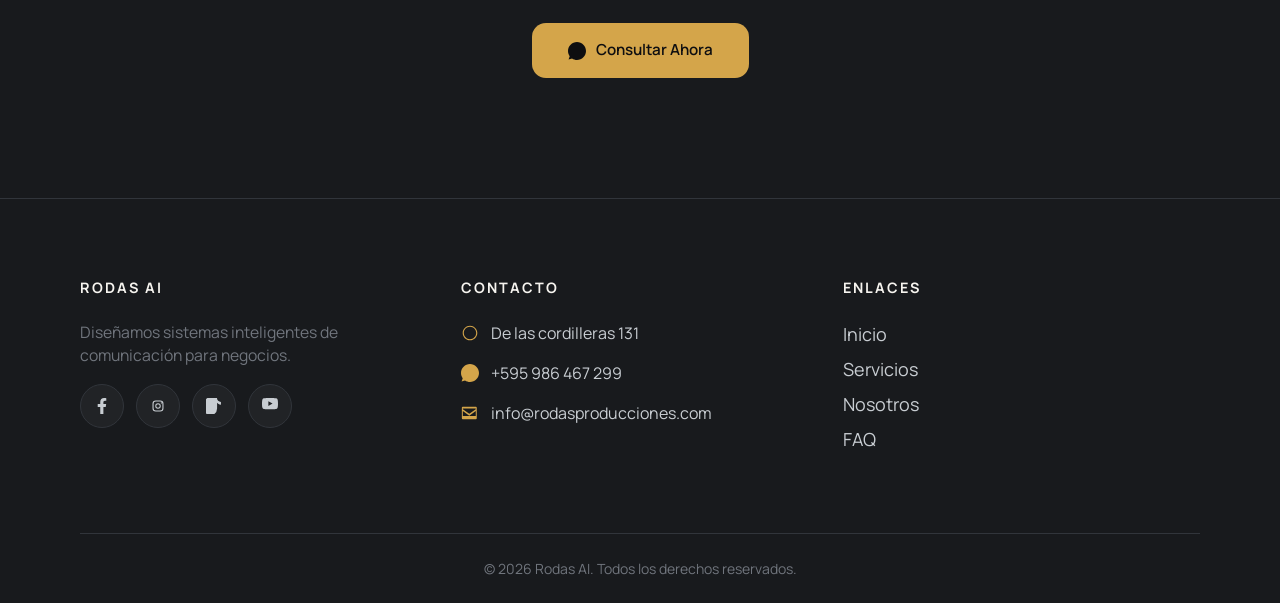
==== commit 181cf563: "copy: align voice with brand guidelines, rewrite process section - Replace "empresa" with "negocio" " ====
--- a/faq.html
+++ b/faq.html
@@ -5,7 +5,7 @@
     <meta charset="utf-8">
     <meta http-equiv="X-UA-Compatible" content="IE=edge">
     <meta name="viewport" content="width=device-width, initial-scale=1.0, shrink-to-fit=no">
-    <meta name="description" content="Preguntas frecuentes sobre Rodas AI - Sistemas inteligentes de comunicación para empresas">
+    <meta name="description" content="Preguntas frecuentes sobre Rodas AI - Sistemas inteligentes de comunicación para negocios">
     <title>FAQ | Rodas AI</title>
     <link rel="icon" href="multimedia/LogoSoloRodasAI.svg" type="image/svg+xml">
     <link href="css/style.css" rel="stylesheet">
@@ -158,7 +158,7 @@
         <div class="row g-4">
           <div class="col-lg-4">
             <h5>Rodas AI</h5>
-            <p class="small" style="color: var(--rai-text-tertiary);">Diseñamos sistemas inteligentes de comunicación para empresas.</p>
+            <p class="small" style="color: var(--rai-text-tertiary);">Diseñamos sistemas inteligentes de comunicación para negocios.</p>
             <div class="social-links">
               <a href="https://facebook.com/rodasproduccionespy" target="_blank" aria-label="Facebook"><svg viewBox="0 0 32 32" fill="currentColor"><path d="m23.446 18 .889-5.791h-5.557V8.451c0-1.584.776-3.129 3.265-3.129h2.526V.392S22.277.001 20.085.001c-4.576 0-7.567 2.774-7.567 7.795v4.414H7.431v5.791h5.087v14h6.26v-14z"/></svg></a>
               <a href="https://instagram.com/rodasproduccionespy" target="_blank" aria-label="Instagram"><svg viewBox="0 0 32 32" fill="currentColor"><path d="M20.445 5h-8.891A6.559 6.559 0 0 0 5 11.554v8.891A6.559 6.559 0 0 0 11.554 27h8.891a6.56 6.56 0 0 0 6.554-6.555v-8.891A6.557 6.557 0 0 0 20.445 5zm4.382 15.445a4.382 4.382 0 0 1-4.382 4.382h-8.891a4.383 4.383 0 0 1-4.382-4.382v-8.891a4.383 4.383 0 0 1 4.382-4.382h8.891a4.383 4.383 0 0 1 4.382 4.382zM16 10.5a5.5 5.5 0 1 0 5.5 5.5A5.507 5.507 0 0 0 16 10.5zm0 9a3.5 3.5 0 1 1 3.5-3.5 3.504 3.504 0 0 1-3.5 3.5zm5.5-9.75a1.25 1.25 0 1 0 2.5 0 1.25 1.25 0 0 0-2.5 0z"/></svg></a>
